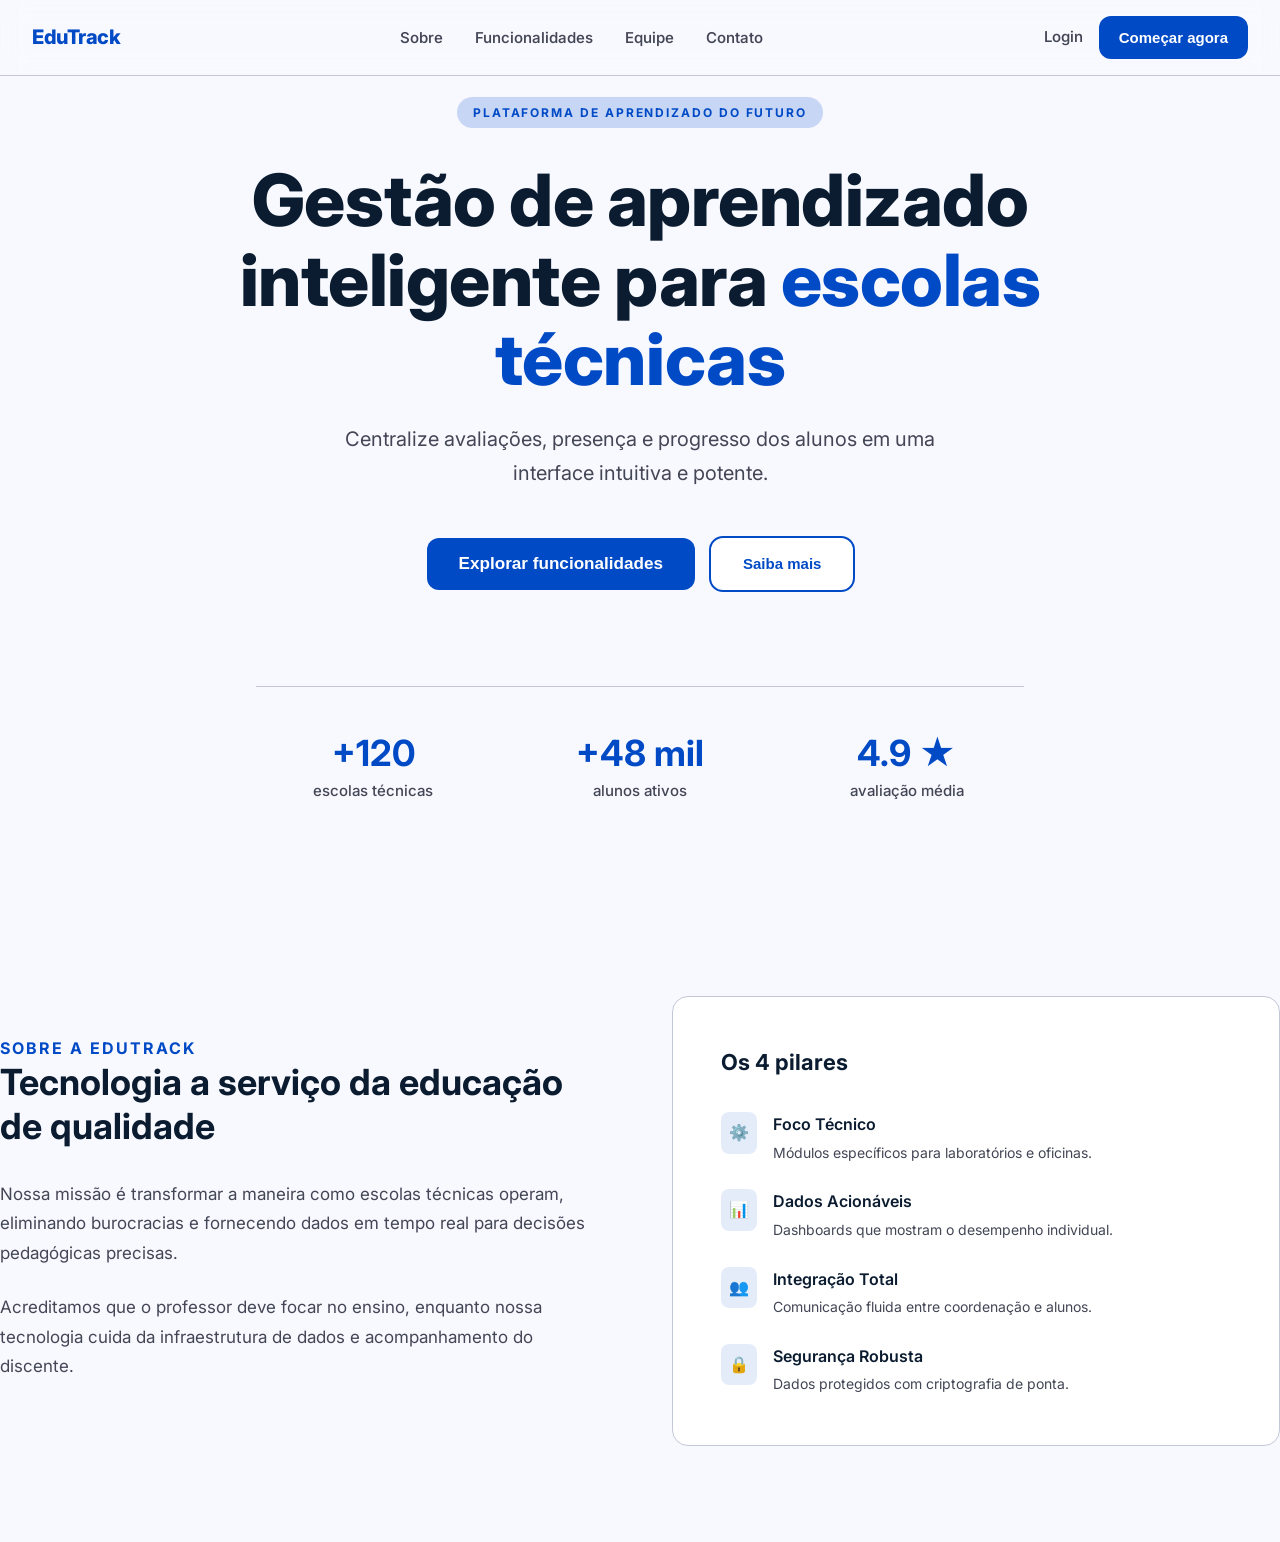
==== Aula04/landingpage/index.html @ 45c9c5ea "atualização aula 04" ====
<!DOCTYPE html>
<html lang="pt-br">

<head>
    <meta charset="UTF-8">
    <meta name="viewport" content="width=device-width, initial-scale=1.0">

    <link rel="preconnect" href="https://fonts.googleapis.com">
    <link rel="preconnect" href="https://fonts.gstatic.com" crossorigin>
    <link
        href="https://fonts.googleapis.com/css2?family=Inter:ital,opsz,wght@0,14..32,100..900;1,14..32,100..900&family=Roboto:ital,wght@0,100..900;1,100..900&display=swap"
        rel="stylesheet">

    <link rel="stylesheet" href="style.css">


    <title>Landing Page EduTrack</title>
</head>

<body>

    <header class="navbar">
        <nav class="navbar-inner">

            <a href="#" class="navbar-logo">EduTrack</a>

            <ul class="navbar-links">
                <li><a href="#sobre">Sobre</a></li>
                <li><a href="#funcionalidades">Funcionalidades</a></li>
                <li><a href="#equipe">Equipe</a></li>
                <li><a href="#contato">Contato</a></li>
            </ul>

            <div class="navbar-botoes">
                <a href="#login" class="navbar-login-link">Login</a>
                <button class="navbar-button">Começar agora</button>
            </div>



        </nav>
    </header>

    <main>

        <section class="hero">

            <span class="hero-label">Plataforma de aprendizado do futuro</span>
            <h1 class="hero-titulo">
                Gestão de aprendizado inteligente para <span>escolas técnicas</span>
            </h1>
            <p class="hero-subtitulo">
                Centralize avaliações, presença e progresso dos alunos em uma interface intuitiva e potente.
            </p>

            <div class="hero-botoes">
                <button class="btn-funcionalidades">Explorar funcionalidades</button>
                <button class="btn-saiba-mais">Saiba mais</button>
            </div>

            <div class="hero-estatisticas">
                <!-- Primeiro item -->
                <div class="hero-estatisticas-item">
                    <span class="dados-numeros">+120</span>
                    <span class="dados-descricao">escolas técnicas</span>
                </div>
                <!-- Segundo item -->
                <div class="hero-estatisticas-item">
                    <span class="dados-numeros">+48 mil</span>
                    <span class="dados-descricao">alunos ativos</span>
                </div>
                <!-- Terceiro item -->
                <div class="hero-estatisticas-item">
                    <span class="dados-numeros">4.9 ★</span>
                    <span class="dados-descricao">avaliação média</span>
                </div>

            </div>

        </section>

        <section class="sobre">
            <div class="container">

                <div class="sobre-texto">
                    <!-- Início Primeira coluna -> Coluna dos textos -->
                    <span>Sobre a edutrack</span>
                    <h2 class="sobre-titulo">
                        Tecnologia a serviço da educação de qualidade
                    </h2>
                    <p class="sobre-paragrafo">
                        Nossa missão é transformar a maneira como escolas técnicas operam, eliminando burocracias e
                        fornecendo dados em tempo real para decisões pedagógicas precisas.
                    </p>

                    <p class="sobre-paragrafo">
                        Acreditamos que o professor deve focar no ensino, enquanto nossa tecnologia cuida da
                        infraestrutura de dados e acompanhamento do discente.
                    </p>
                </div> <!-- Final primeira coluna -->

                <!-- Início Segunda coluna -> Coluna dos pilares -->
                <div class="sobre-pilares">

                    <h3 class="sobre-pilares-titulo">Os 4 pilares</h3>
                    <ul class="pilares-lista">
                        <li class="pilar">
                            <div class="pilar-icone">⚙️</div>
                            <div>
                                <strong class="pilar-titulo">Foco Técnico</strong>
                                <span class="pilar-descricao">Módulos específicos para laboratórios e oficinas.</span>
                            </div>

                        </li>
                        <li class="pilar">
                            <div class="pilar-icone">📊</div>
                            <div>
                                <strong class="pilar-titulo">Dados Acionáveis</strong>
                                <span class="pilar-descricao">Dashboards que mostram o desempenho individual.</span>
                            </div>

                        </li>
                        <li class="pilar">
                            <div class="pilar-icone">👥</div>
                            <div>
                                <strong class="pilar-titulo">Integração Total</strong>
                                <span class="pilar-descricao">Comunicação fluida entre coordenação e alunos.</span>
                            </div>

                        </li>
                        <li class="pilar">
                            <div class="pilar-icone">🔒</div>
                            <div>
                                <strong class="pilar-titulo">Segurança Robusta</strong>
                                <span class="pilar-descricao">Dados protegidos com criptografia de ponta.</span>
                            </div>

                        </li>
                    </ul>

                </div>

            </div>
        </section>



    </main>


</body>

</html>
---- Aula04/landingpage/style.css ----
/*css Reste */
/*CSS Reset */

* {
    margin: 0;
    padding: 0;
    box-sizing: border-box;
}

/* Declaração das variáveis CSS (Custom Properties) */

:root {
    /* Cores da Landing Page */ 

    --cor-primaria: #004AC6; 
    --cor-primaria-hover: #003EA8;
    --cor-fundo: #F8F9FF;
    --cor-branca: #FFFFFF;
    --cor-fundo-secundario: #EFF4FF;
    --cor-texto: #0B1C30;
    --cor-texto-suave: #434655;
    --cor-borda: #C3C6D7;

    /* Tipografia */
    --fonte-principal: 'Inter';

    /* Espaçamentos - Medida: rem -> Melhor acessibilidade: respeita configuração do usuário */

    --espaco-xs: 0.5rem;    /* 8px */
    --espaco-sm: 1rem;      /* 16px */
    --espaco-md: 1.5rem;    /* 24px */
    --espaco-lg: 2rem;      /* 32px */ 
    --espaco-xl: 3rem;      /* 48px */
    --espaco-xxl: 6rem;     /* 96px */
    
    /* Bordas arredondadas */ 

    --raio-sm: 0.5rem;
    --raio-md: 0.75rem;
    --raio-lg: 1rem;
   
}

body {
    font-family: var(--fonte-principal);
    background-color: var(--cor-fundo);
    color: var(--cor-texto);
    line-height: 1.6;

}

.navbar {
    /*Fixa o elemento na tela */
    position: fixed;
    top: 0;
    left: 0;
    width: 100%;
    z-index:99999; /* Posicionamento dos itens em camada: FRENTE - SOBREPOSTO */
    backdrop-filter: blur(12px); /* Efeito de vidro opaco */
    border-bottom: 1px solid var(--cor-borda);


}

.navbar-inner {
    display: flex;
    justify-content: space-between;
    align-items: center;
    max-width: 1280px;
    margin: 0 auto; /* Centraliza o elemento horizontalmente */
    padding: var(--espaco-sm) var(--espaco-lg);

}

.navbar-logo {
    font-size: 1.25rem;
    font-weight: 800;
    color: var(--cor-primaria);
    text-decoration: none;
    letter-spacing: -0.03rem;
}

.navbar-links {
    display: flex;
    list-style: none;
    gap: var(--espaco-lg);
}

.navbar-links a {
    text-decoration: none;
    color: var(--cor-texto-suave);
    font-size: 0.9375rem;
    font-weight: 550;
    
}
/* Comportamento quando o mouse passa por cima */
.navbar-links a:hover {
    color: var(--cor-primaria);
}

.navbar-botoes {
    display: flex;
    align-items: center;
    gap: var(--espaco-sm);
}

.navbar-button {
    background-color: var(--cor-primaria);
    border: none;
    color: var(--cor-branca);
    font-size: 0.9375rem;
    font-weight: 700;
    padding: 0.8rem 1.25rem;
    border-radius: var(--raio-md);
    cursor: pointer; /* Mãozinha aparecendo no botão */
    transition: all 0.15s ease;

}
/* Dentro do hover só adicionamos o que será alterado */
.navbar-button:hover {
    background-color: var(--cor-primaria-hover);
    transform: scale(1.05);
}

.navbar-login-link {
    text-decoration: none;
    color: var(--cor-texto-suave);
    font-weight: 550;
    font-size: 0.9375rem;

}

.navbar-login-link:hover {
    color: var(--cor-primaria-hover);
}

.hero {
    /* vh = viewport height. 100vh = altura total da janela */
    min-height: 100vh;
    display: flex;
    flex-direction: column;
    align-items: center;
    justify-content: center;
    padding: var(--espaco-lg) var(--espaco-xxl) ;

}

.hero-label {
    display: inline-block;
    /* background-color: #0049c638 ; */
    background-color: color-mix(in srgb, var(--cor-primaria) 20%, transparent);
    text-transform: uppercase;
    color: var(--cor-primaria);
    font-size: 0.75rem;
    font-weight: 700;
    letter-spacing: 0.12rem;
    padding: 0.375rem 1rem;
    border-radius: var(--raio-lg);
    margin-bottom: var(--espaco-lg);

}

.hero-titulo {
    /* clamp(mínimo, ideal, máximo) significa:
        - Nunca menor que "mínimo" - em telas pequenas
        - Tamanho ideal
        - Nunca maior que "máximo" - em telas grandes
    */
    font-size: clamp(2.5rem, 5.7rem, 4.5rem);
    font-weight: 800;
    line-height: 1.1;
    letter-spacing: -0.03rem;
    color: var(--cor-texto);
    max-width: 56rem;
    text-align: center;
    margin-bottom: var(--espaco-md);

}

.hero-titulo span {
    color: var(--cor-primaria);
}

.hero-subtitulo {
    font-size: clamp(1rem, 1.875rem, 1.25rem);
    color: var(--cor-texto-suave);
    max-width: 42rem;
    line-height: 1.7;
    margin-bottom: var(--espaco-xl);
    text-align: center;
}

.hero-botoes {
    display: flex;
    gap: var(--espaco-sm);
    margin-bottom: var(--espaco-xxl);
}

.btn-funcionalidades {
    background-color: var(--cor-primaria);
    border: none;
    color: var(--cor-branca);
    font-size: 1.07rem;
    font-weight: 700;
    padding: 1rem 2rem;
    border-radius: var(--raio-md);
    cursor: pointer; /* Mãozinha aparecendo no botão */
    transition: all 0.15s ease;

}

.btn-funcionalidades:hover  {
    background-color: var(--cor-primaria-hover);
    transform: scale(1.05);
}

.btn-saiba-mais {
    background-color: var(--cor-branca);
    border: none;
    outline: 2px solid var(--cor-primaria) ;
    color: var(--cor-primaria);
    font-size: 0.9375rem;
    font-weight: 700;
    padding: 1rem 2rem;
    border-radius: var(--raio-md);
    cursor: pointer; /* Mãozinha aparecendo no botão */
    transition: all 0.15s ease;

}

.btn-saiba-mais:hover  {
    transform: scale(1.05);
}

.hero-estatisticas {
    display: grid;
    grid-template-columns: repeat(3, 1fr);
    gap: var(--espaco-lg);
    width: 100%;
    max-width: 48rem;
    padding-top: var(--espaco-xl);
    border-top: 1px solid var(--cor-borda);

}

.hero-estatisticas-item {
    display: flex;
    flex-direction: column;
    align-items: center;
    gap: var(--espaco-xs);
}

.dados-numeros {
    font-size: 2.25rem;
    color: var(--cor-primaria);
    font-weight: 700;
    line-height: 1;
}

.dados-descricao {
    font-size: 0.9375rem;
    color: var(--cor-texto-suave);
    font-weight: 500;
}


.sobre {
    padding: var(--espaco-xxl) 0;
}

.sobre .container {
    display: grid;
    grid-template-columns: 1fr 1fr;
    /* 1fr 1fr -> Duas colunas de tamanhos iguais */
    gap: 4rem;
    align-items: center;
    max-width: 1280px;
    margin: 0 auto;   
}

.sobre-texto span {
    text-transform: uppercase;
    color: var(--cor-primaria);
    font-weight: 700;
    letter-spacing: 2px;
    margin-bottom: var(--espaco-sm);
}

.sobre-titulo {
    font-size: 2.25rem;
    font-weight: clamp(1.75rem, 3rem, 3.5rem);
    font-weight: 700;
    line-height: 1.2;   
    color: var(--cor-texto);
    margin-bottom: var(--espaco-lg);

}
.sobre-paragrafo {
    font-size: 1.0625rem;
    color: var(--cor-texto-suave);
    line-height: 1.75;
    margin-bottom: var(--espaco-md);
}

.sobre-pilares {
    background-color: var(--cor-branca);
    border: 1px solid var(--cor-borda);
    border-radius: var(--raio-lg);
    padding: var(--espaco-xl);
}

.sobre-pilares-titulo{
    font-size: 1.375rem;
    font-weight: 700;
    margin-bottom: var(--cor-texto);
    margin-bottom: var(--espaco-lg);
}

.pilares-lista {
    list-style: none;
    display: flex;
    flex-direction: column;
    gap: var(--espaco-md);
}
.pilar{
    display: flex;
    align-items: start;
    gap: var(--espaco-sm);

}

.pilar-icone {
    background-color: color-mix(in srgb, var(--cor-primaria) 10%, transparent);
    padding: var(--espaco-xs);
    border-radius: var(--raio-sm);
}

.pilar-titulo {
    display: block;
    font-weight: 600;
    color: var(--cor-texto);
    margin-bottom: 2px;
}

.pilar-descricao {
    font-size: 0.875rem;
    color: var(--cor-texto-suave);
    line-height: 1.5;
}
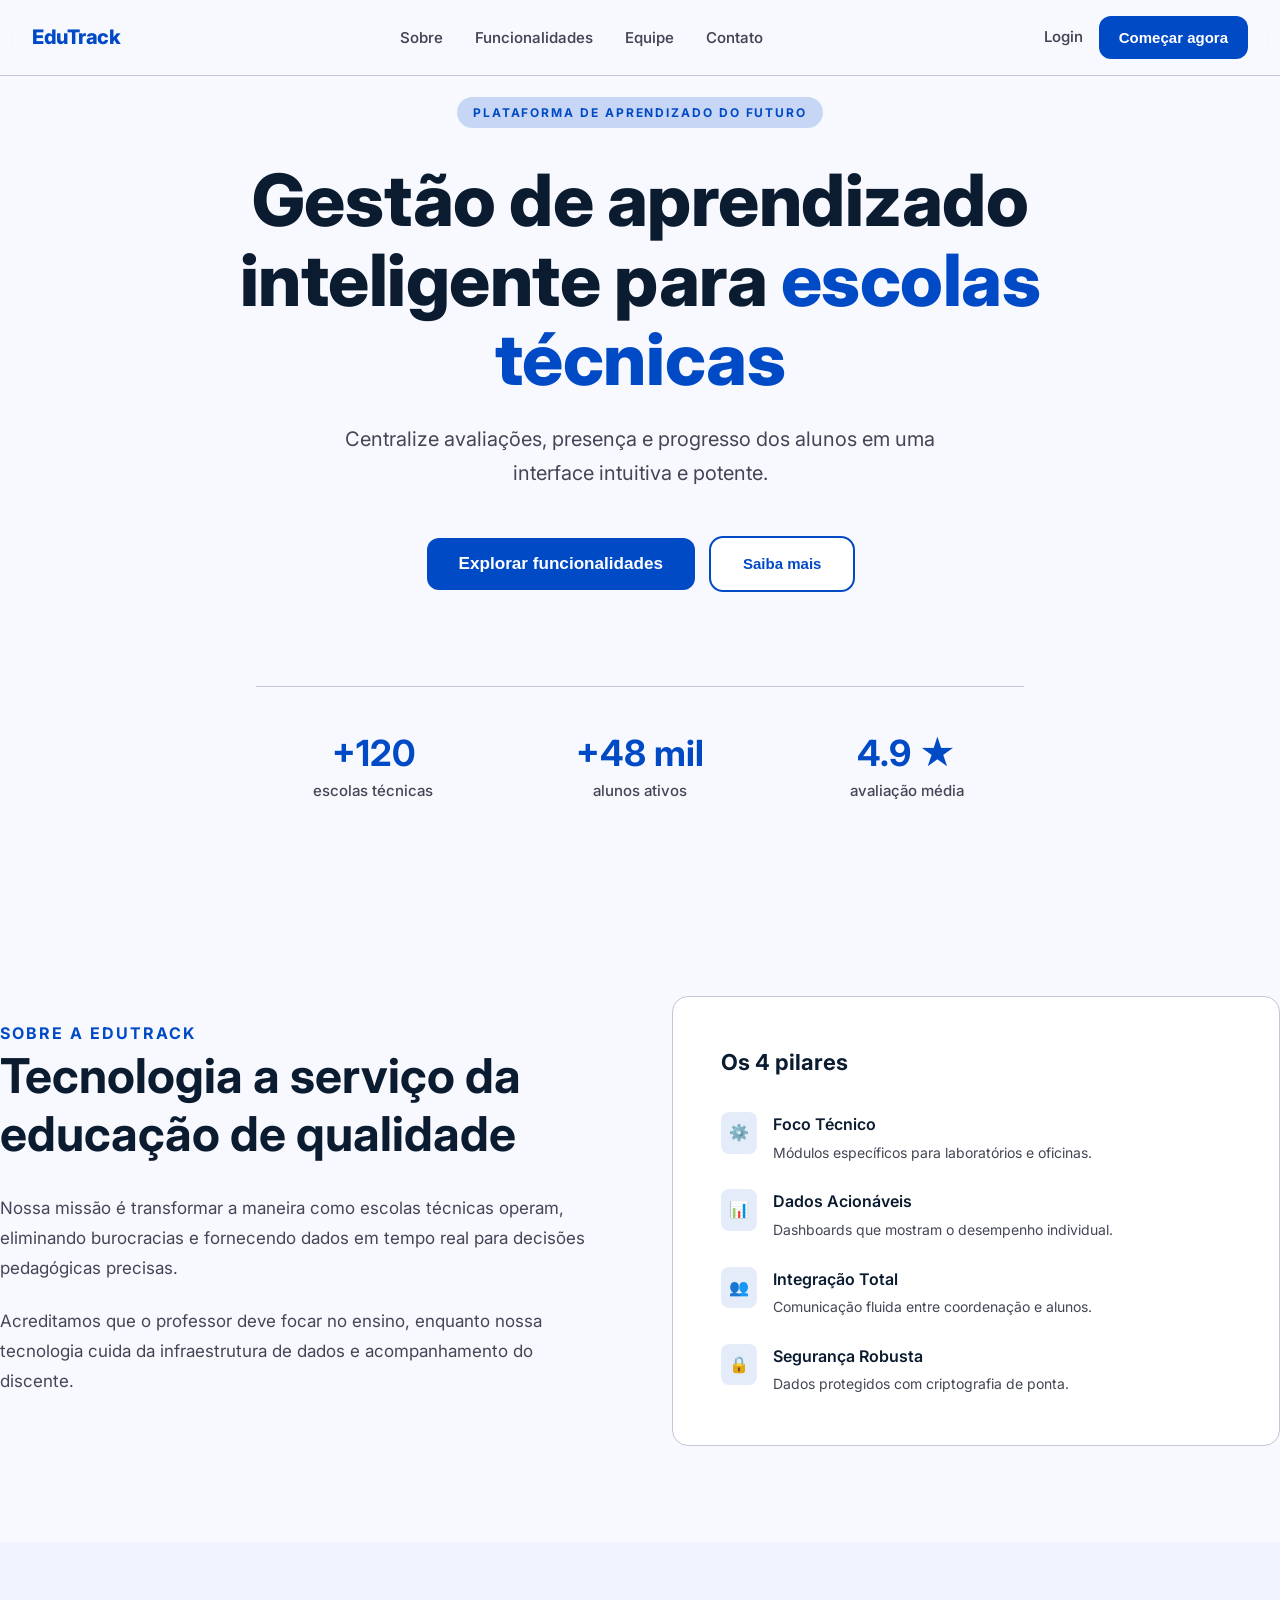
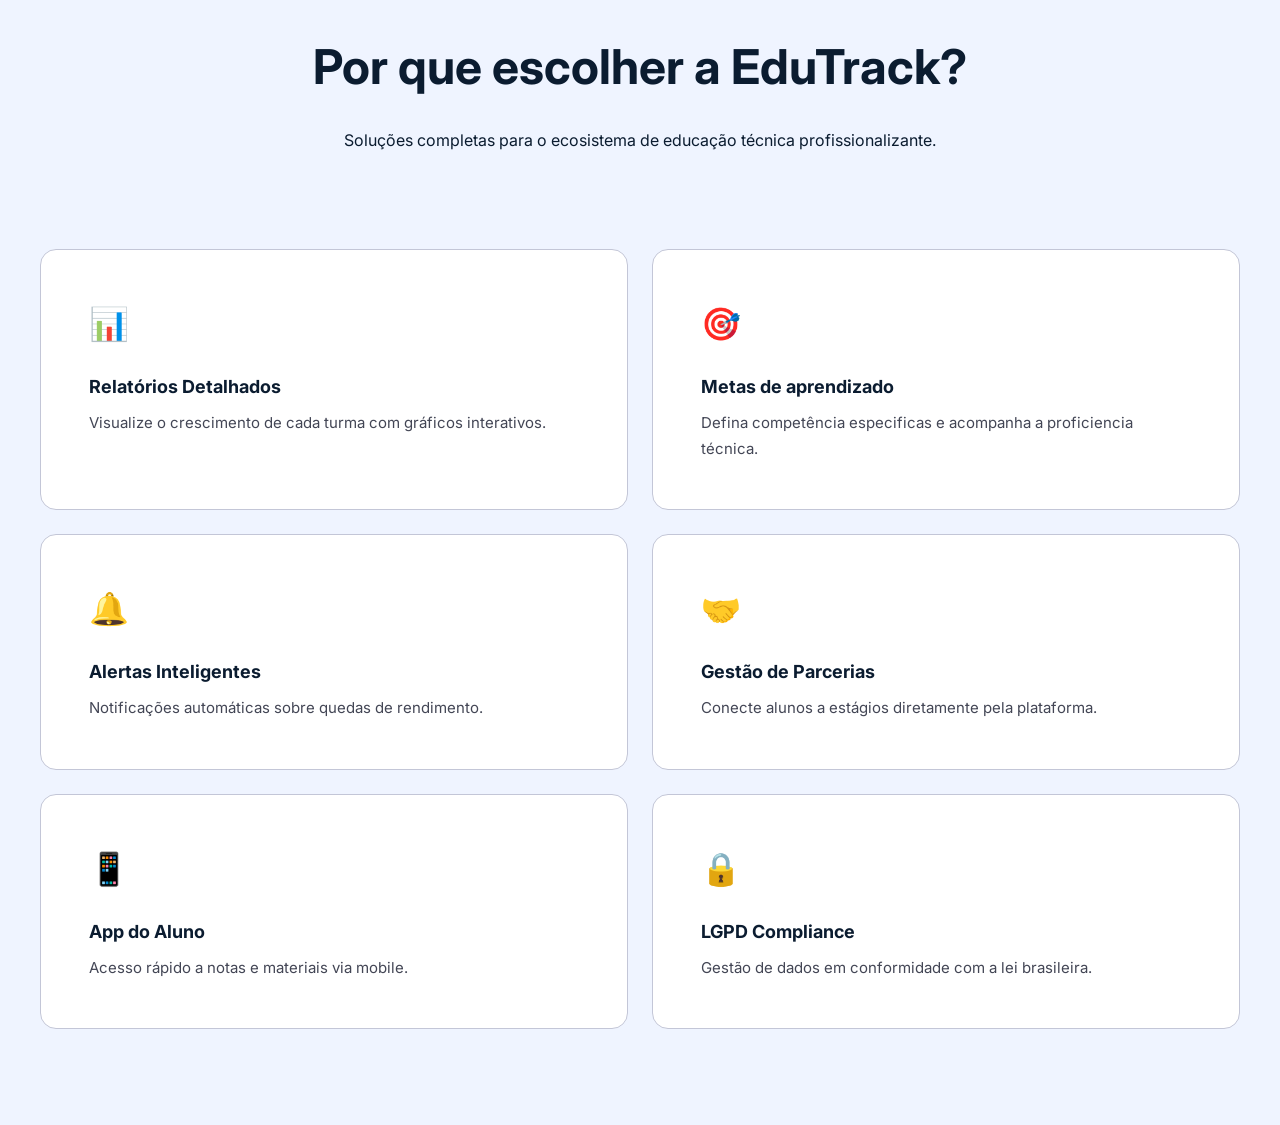
==== commit f95ae59c: "Finalizada a section soluções" ====
--- a/Aula04/landingpage/index.html
+++ b/Aula04/landingpage/index.html
@@ -143,7 +143,73 @@
             </div>
         </section>
 
-
+<section class="solucoes">
+ 
+            <div class="container">
+ 
+                <header class="solucoes-header">
+                    <h2>Por que escolher a EduTrack?</h2>
+                    <p>Soluções completas para o ecosistema de educação técnica profissionalizante.</p>
+                </header>
+ 
+                <div class="cards-grid">
+                   
+                    <div class="card">
+ 
+                        <div class="card-icone">📊</div>
+                        <div class="card-titulo">Relatórios Detalhados</div>
+                        <p class="card-descricao">Visualize o crescimento de cada turma com gráficos interativos.</p>
+ 
+                    </div>
+ 
+                    <div class="card">
+ 
+                        <div class="card-icone">🎯</div>
+                        <div class="card-titulo">Metas de aprendizado</div>
+                        <p class="card-descricao">Defina competência especificas e acompanha a proficiencia técnica.</p>
+ 
+                    </div>
+ 
+                    <div class="card">
+ 
+                        <div class="card-icone">🔔</div>
+                        <div class="card-titulo">Alertas Inteligentes</div>
+                        <p class="card-descricao">Notificações automáticas sobre quedas de rendimento.</p>
+ 
+                    </div>
+ 
+                    <div class="card">
+ 
+                        <div class="card-icone">🤝</div>
+                        <div class="card-titulo">Gestão de Parcerias</div>
+                        <p class="card-descricao">Conecte alunos a estágios diretamente pela plataforma.</p>
+ 
+                    </div>
+ 
+                    <div class="card">
+ 
+                        <div class="card-icone">📱</div>
+                        <div class="card-titulo">App do Aluno</div>
+                        <p class="card-descricao">Acesso rápido a notas e materiais via mobile.</p>
+ 
+                    </div>
+ 
+                    <div class="card">
+ 
+                        <div class="card-icone">🔒</div>
+                        <div class="card-titulo">LGPD Compliance</div>
+                        <p class="card-descricao">Gestão de dados em conformidade com a lei brasileira.</p>
+ 
+                    </div>
+ 
+                   
+ 
+                </div>
+           
+            </div>
+
+
+</section>
 
     </main>
 
--- a/Aula04/landingpage/style.css
+++ b/Aula04/landingpage/style.css
@@ -46,6 +46,14 @@
     background-color: var(--cor-fundo);
     color: var(--cor-texto);
     line-height: 1.6;
+
+}
+h2 {
+    font-size: clamp(1.75rem, 3rem, 3.5rem);
+    font-weight: 700; 
+    line-height: 1.2;   
+    color: var(--cor-texto);
+    margin-bottom: var(--espaco-lg);
 
 }
 
@@ -286,15 +294,7 @@
     margin-bottom: var(--espaco-sm);
 }
 
-.sobre-titulo {
-    font-size: 2.25rem;
-    font-weight: clamp(1.75rem, 3rem, 3.5rem);
-    font-weight: 700;
-    line-height: 1.2;   
-    color: var(--cor-texto);
-    margin-bottom: var(--espaco-lg);
-
-}
+
 .sobre-paragrafo {
     font-size: 1.0625rem;
     color: var(--cor-texto-suave);
@@ -348,8 +348,72 @@
     line-height: 1.5;
 }
 
-
+/* SOLUÇÕES ====================================================== */
+ 
+.solucoes {
+    background-color: var(--cor-fundo-secundario);
+    padding: var(--espaco-xxl) 0;
+}
+ 
+.solucoes .container {
+    max-width: 1200px;
+    margin: 0 auto;
+}
+ 
+.solucoes-header {
+    text-align: center;
+    margin-bottom: var(--espaco-xxl);
+}
+ 
+.solucoes-descricao {
+    text-align: center;
+    font-size: 1.0625rem;
+    color: var(--cor-texto-suave);
+    line-height: 1.75;
+    margin: 0 auto;
+    max-width: 38rem;
+}
+
+.cards-grid {
+    display: grid;
+    /* auto-fill o grid cria quantas colunas couberem */
+    /* minmax(400px, 1fr) -> Cada coluna tem no mínimo 400px e no máximo 1fr (fração do espaço disponível) */
+    grid-template-columns: repeat(auto-fill, minmax(400px, 1fr));
+    gap: var(--espaco-md);
+}
+
+.card {
+    background-color: var(--cor-branca);
+    border: 1px solid var(--cor-borda);
+    border-radius: var(--raio-lg);
+    padding: var(--espaco-xl);
+    transition: transform 0.2s ease;
+}
+.card:hover {
+    transform: translateY(-6px);
+    box-shadow: 0 12px 40px #00000020
     
+}
+.card-icone {
+    font-size: 2rem;
+    font-weight: 700; 
+    margin-bottom: var(--espaco-md);
+   
+}
+.card-titulo {
+    font-size: 1.125rem;
+    font-weight: 700;
+    color: var(--cor-texto);
+    margin-bottom: var(--espaco-xs);
+}
+.card-descricao {
+    font-size: 0.9375rem;
+    color: var(--cor-texto-suave);
+    line-height: 1.7;
+}
+
+
+    
 
 
  
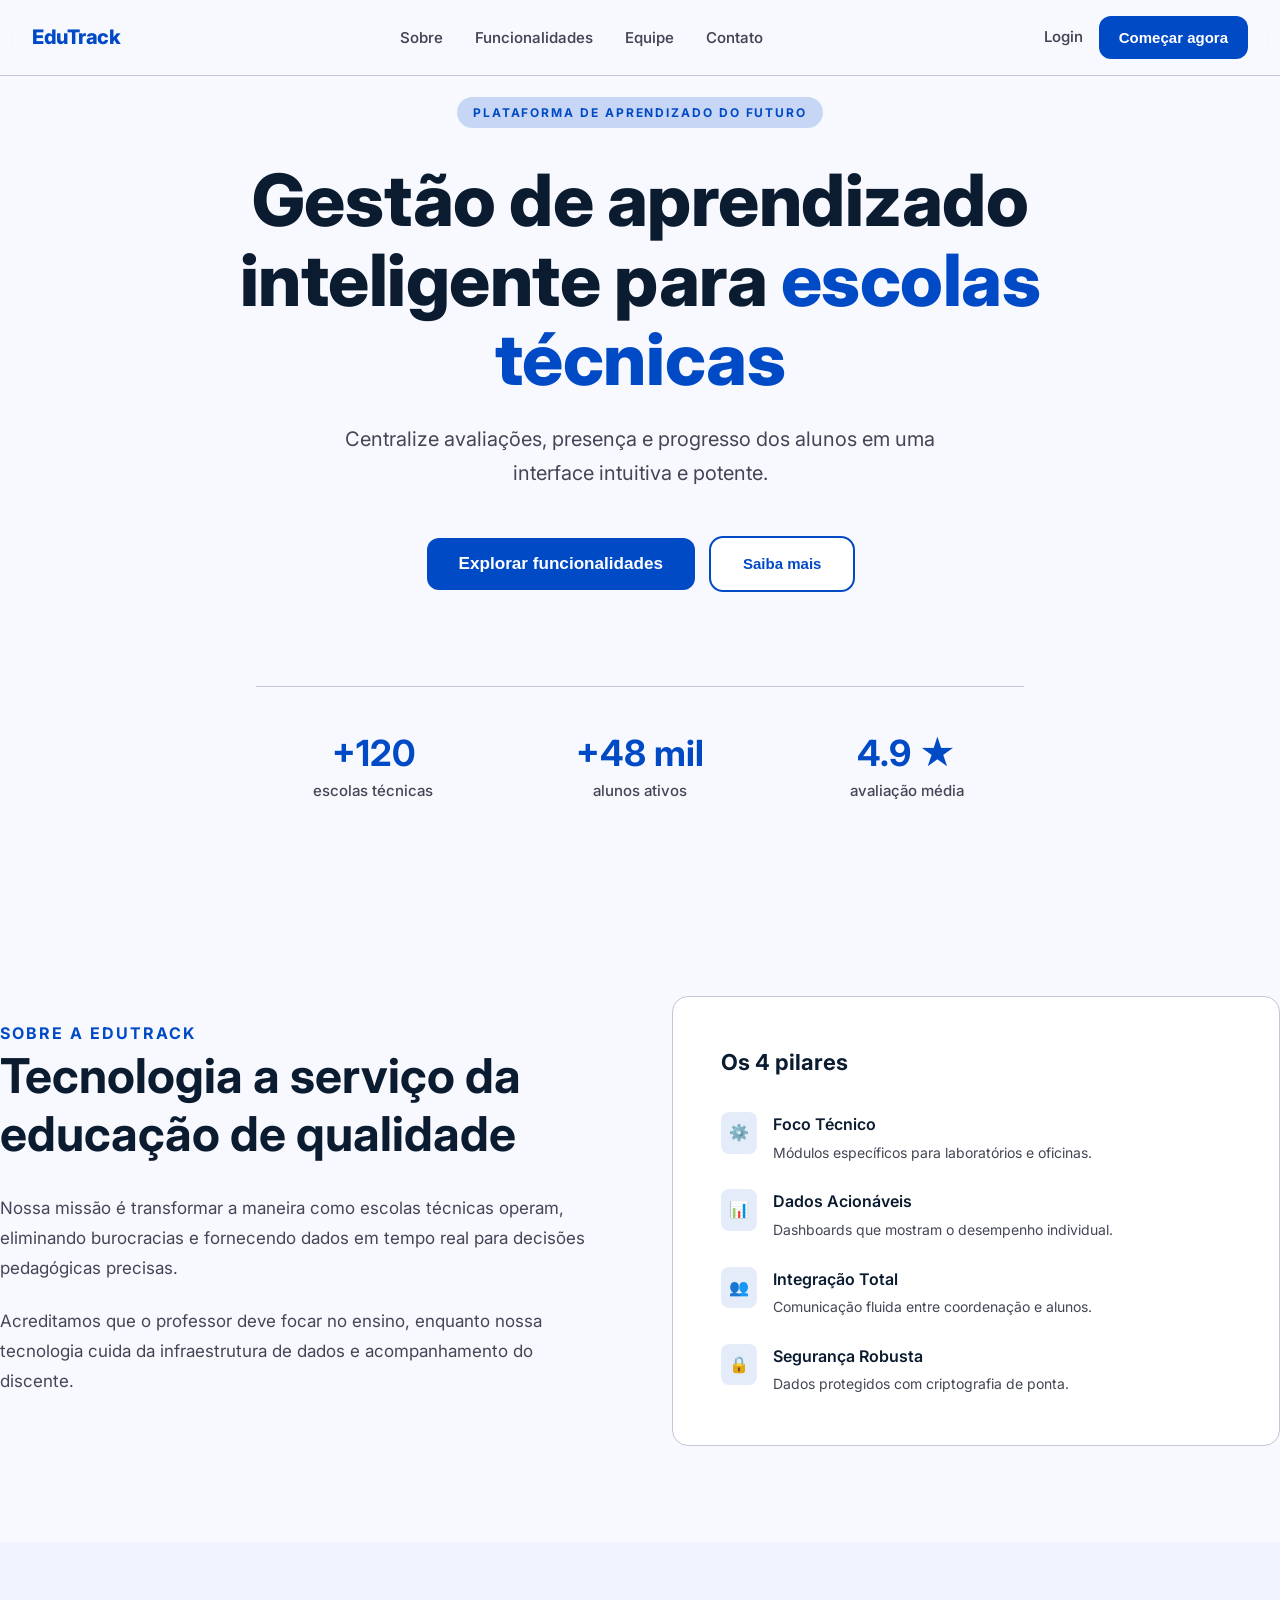
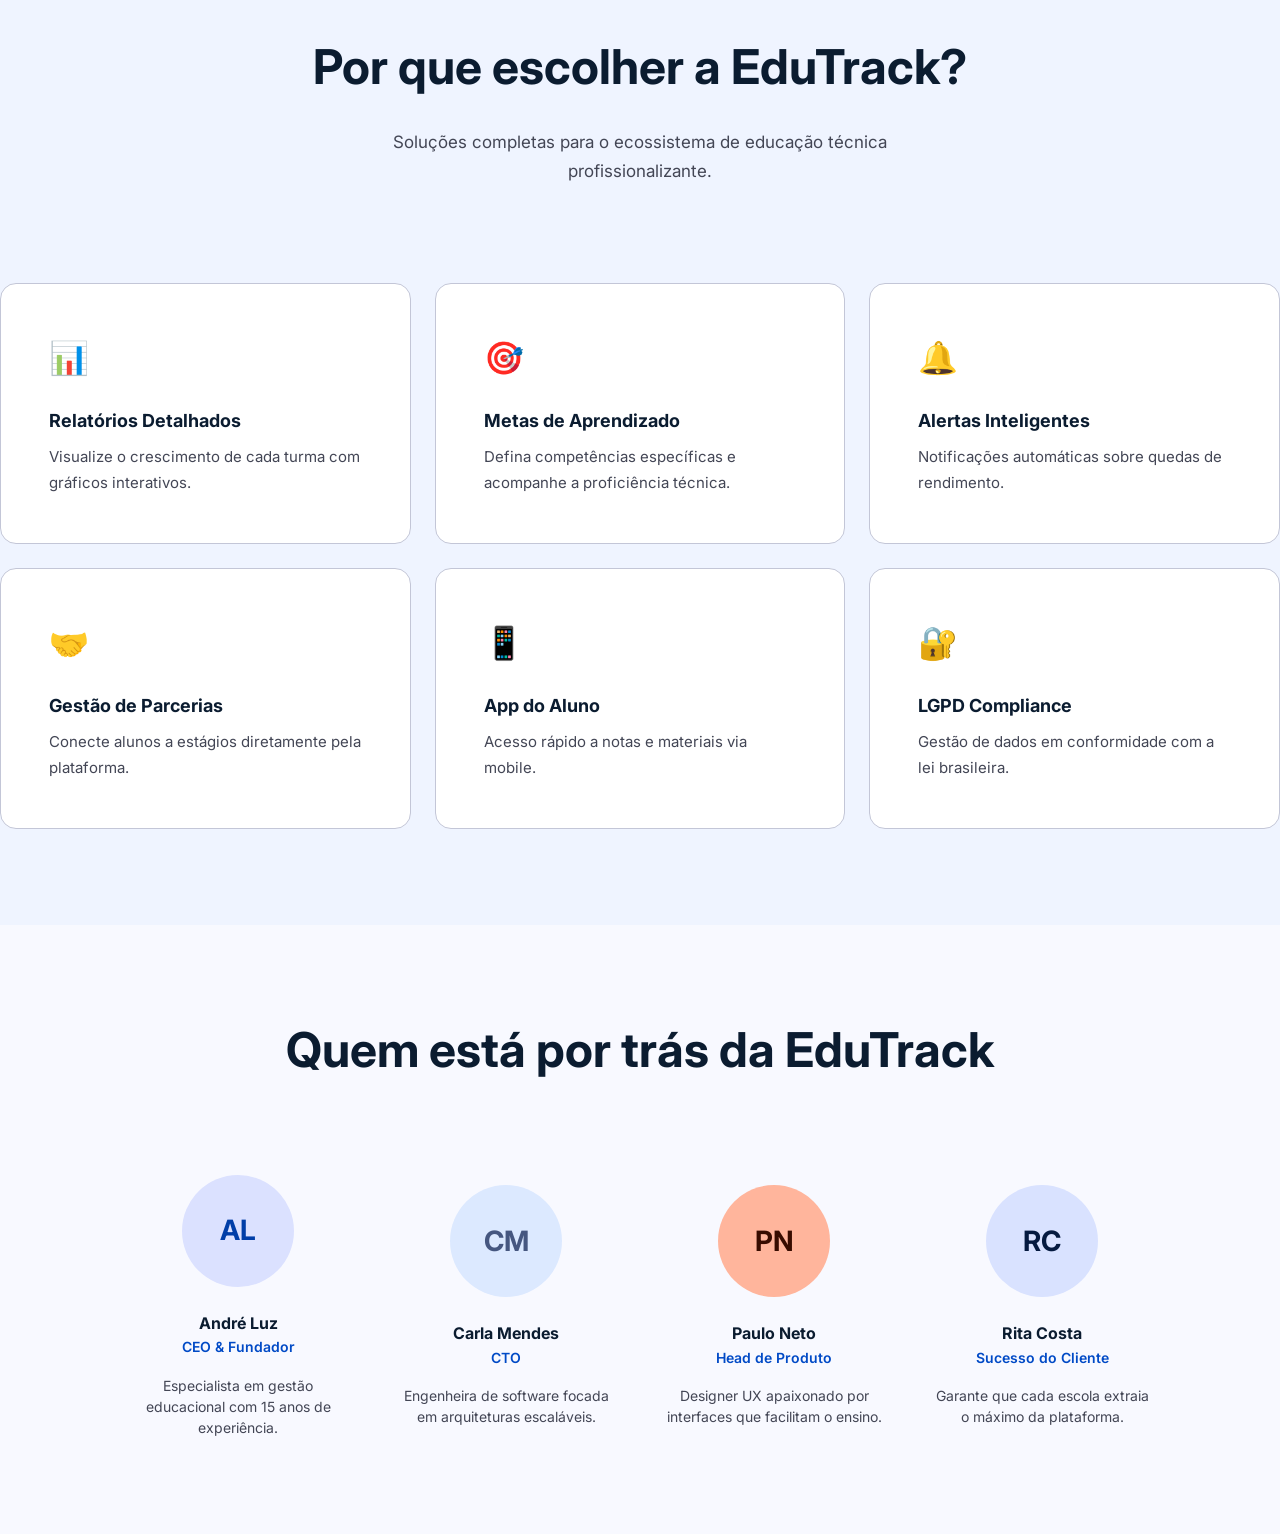
==== commit eaf80823: "revisao do atividade" ====
--- a/Aula04/landingpage/index.html
+++ b/Aula04/landingpage/index.html
@@ -85,7 +85,7 @@
                 <div class="sobre-texto">
                     <!-- Início Primeira coluna -> Coluna dos textos -->
                     <span>Sobre a edutrack</span>
-                    <h2 class="sobre-titulo">
+                    <h2>
                         Tecnologia a serviço da educação de qualidade
                     </h2>
                     <p class="sobre-paragrafo">
@@ -143,77 +143,111 @@
             </div>
         </section>
 
-<section class="solucoes">
- 
+        <section class="solucoes">
+
             <div class="container">
- 
+
                 <header class="solucoes-header">
                     <h2>Por que escolher a EduTrack?</h2>
-                    <p>Soluções completas para o ecosistema de educação técnica profissionalizante.</p>
+                    <p class="solucoes-descricao">Soluções completas para o ecossistema de educação técnica
+                        profissionalizante.</p>
                 </header>
- 
+
                 <div class="cards-grid">
-                   
-                    <div class="card">
- 
+
+                    <div class="card">
                         <div class="card-icone">📊</div>
                         <div class="card-titulo">Relatórios Detalhados</div>
                         <p class="card-descricao">Visualize o crescimento de cada turma com gráficos interativos.</p>
- 
-                    </div>
- 
-                    <div class="card">
- 
+                    </div>
+
+                    <div class="card">
                         <div class="card-icone">🎯</div>
-                        <div class="card-titulo">Metas de aprendizado</div>
-                        <p class="card-descricao">Defina competência especificas e acompanha a proficiencia técnica.</p>
- 
-                    </div>
- 
-                    <div class="card">
- 
+                        <div class="card-titulo">Metas de Aprendizado</div>
+                        <p class="card-descricao">Defina competências específicas e acompanhe a proficiência técnica.
+                        </p>
+                    </div>
+
+                    <div class="card">
                         <div class="card-icone">🔔</div>
                         <div class="card-titulo">Alertas Inteligentes</div>
                         <p class="card-descricao">Notificações automáticas sobre quedas de rendimento.</p>
- 
-                    </div>
- 
-                    <div class="card">
- 
+                    </div>
+
+                    <div class="card">
                         <div class="card-icone">🤝</div>
                         <div class="card-titulo">Gestão de Parcerias</div>
                         <p class="card-descricao">Conecte alunos a estágios diretamente pela plataforma.</p>
- 
-                    </div>
- 
-                    <div class="card">
- 
+                    </div>
+
+                    <div class="card">
                         <div class="card-icone">📱</div>
                         <div class="card-titulo">App do Aluno</div>
                         <p class="card-descricao">Acesso rápido a notas e materiais via mobile.</p>
- 
-                    </div>
- 
-                    <div class="card">
- 
-                        <div class="card-icone">🔒</div>
+                    </div>
+
+                    <div class="card">
+                        <div class="card-icone">🔐</div>
                         <div class="card-titulo">LGPD Compliance</div>
                         <p class="card-descricao">Gestão de dados em conformidade com a lei brasileira.</p>
- 
-                    </div>
- 
-                   
- 
-                </div>
-           
-            </div>
-
-
-</section>
+                    </div>
+
+                </div>
+
+
+            </div>
+
+        </section>
+
+        <!-- Seção da Equipe -->
+        <section class="equipe">
+            <div class="container-equipe">                             
+                <h2>Quem está por trás da EduTrack</h2>
+                    <div class="dados-equipe">
+ 
+ 
+                    <div class="membro-equipe">
+ 
+                        <div class="avatar" style="background-color: #dbe1ff; color: #003ea8;">AL</div>
+                        <h4>André Luz</h4>
+                        <span class="membro-cargo">CEO & Fundador</span>
+                        <p class="membro-descricao">Especialista em gestão educacional com 15 anos de experiência.</p>
+                   
+                    </div>
+ 
+                    <div class="membro-equipe">
+ 
+                        <div class="avatar" style="background-color: #dce9ff;color: #465780;">CM</div>
+                        <h4>Carla Mendes</h4>
+                        <span class="membro-cargo">CTO</span>
+                        <p class="membro-descricao">Engenheira de software focada em arquiteturas escaláveis.</p>
+                   
+                    </div>
+ 
+                    <div class="membro-equipe">
+ 
+                        <div class="avatar" style="background-color: #FFB59C;color:#380C00;">PN</div>
+                        <h4>Paulo Neto</h4>
+                        <span class="membro-cargo">Head de Produto</span>
+                        <p class="membro-descricao">Designer UX apaixonado por interfaces que facilitam o ensino.</p>
+                   
+                    </div>
+ 
+                    <div class="membro-equipe">
+ 
+                        <div class="avatar" style="background-color: #D9E2FF; color: #051A40;">RC</div>
+                        <h4>Rita Costa</h4>
+                        <span class="membro-cargo">Sucesso do Cliente</span>
+                        <p class="membro-descricao">Garante que cada escola extraia o máximo da plataforma.</p>
+                   
+                    </div>
+                           
+        </section>
+               
+        </div>
 
     </main>
 
-
 </body>
 
 </html>
--- a/Aula04/landingpage/style.css
+++ b/Aula04/landingpage/style.css
@@ -1,4 +1,6 @@
 /*css Reste */
+/*CSS Reset */
+
 /*CSS Reset */
 
 * {
@@ -48,13 +50,13 @@
     line-height: 1.6;
 
 }
+
 h2 {
-    font-size: clamp(1.75rem, 3rem, 3.5rem);
-    font-weight: 700; 
-    line-height: 1.2;   
+    font-size: clamp(1.75rem, 3rem, 3rem);
+    font-weight: 700;
+    line-height: 1.2;
     color: var(--cor-texto);
     margin-bottom: var(--espaco-lg);
-
 }
 
 .navbar {
@@ -283,7 +285,9 @@
     gap: 4rem;
     align-items: center;
     max-width: 1280px;
-    margin: 0 auto;   
+    margin: 0 auto;
+ 
+    
 }
 
 .sobre-texto span {
@@ -293,7 +297,6 @@
     letter-spacing: 2px;
     margin-bottom: var(--espaco-sm);
 }
-
 
 .sobre-paragrafo {
     font-size: 1.0625rem;
@@ -309,11 +312,12 @@
     padding: var(--espaco-xl);
 }
 
-.sobre-pilares-titulo{
+.sobre-pilares-titulo {
     font-size: 1.375rem;
     font-weight: 700;
-    margin-bottom: var(--cor-texto);
+    color: var(--cor-texto);
     margin-bottom: var(--espaco-lg);
+
 }
 
 .pilares-lista {
@@ -322,7 +326,8 @@
     flex-direction: column;
     gap: var(--espaco-md);
 }
-.pilar{
+
+.pilar {
     display: flex;
     align-items: start;
     gap: var(--espaco-sm);
@@ -333,6 +338,7 @@
     background-color: color-mix(in srgb, var(--cor-primaria) 10%, transparent);
     padding: var(--espaco-xs);
     border-radius: var(--raio-sm);
+    /*Comentário*/
 }
 
 .pilar-titulo {
@@ -348,23 +354,24 @@
     line-height: 1.5;
 }
 
-/* SOLUÇÕES ====================================================== */
- 
+/* SOLUÇÕES ===================================== */
+
 .solucoes {
     background-color: var(--cor-fundo-secundario);
     padding: var(--espaco-xxl) 0;
 }
- 
+
 .solucoes .container {
-    max-width: 1200px;
+    max-width: 1280px;
     margin: 0 auto;
 }
- 
+
 .solucoes-header {
     text-align: center;
     margin-bottom: var(--espaco-xxl);
-}
- 
+
+}
+
 .solucoes-descricao {
     text-align: center;
     font-size: 1.0625rem;
@@ -376,8 +383,8 @@
 
 .cards-grid {
     display: grid;
-    /* auto-fill o grid cria quantas colunas couberem */
-    /* minmax(400px, 1fr) -> Cada coluna tem no mínimo 400px e no máximo 1fr (fração do espaço disponível) */
+    /*auto-fill: o grid cria quantas colunas couberem */
+    /*minmax(300px, 1fr): cada coluna tem no mínimo 400px e no máximo 1fr(distribui no espaço restante) */
     grid-template-columns: repeat(auto-fill, minmax(400px, 1fr));
     gap: var(--espaco-md);
 }
@@ -388,33 +395,102 @@
     border-radius: var(--raio-lg);
     padding: var(--espaco-xl);
     transition: transform 0.2s ease;
-}
+
+}
+
 .card:hover {
     transform: translateY(-6px);
-    box-shadow: 0 12px 40px #00000020
-    
-}
+    box-shadow: 0 12px 40px #00000020;
+}
+
 .card-icone {
     font-size: 2rem;
-    font-weight: 700; 
+    font-weight: 700;
     margin-bottom: var(--espaco-md);
-   
-}
+}
+
 .card-titulo {
     font-size: 1.125rem;
     font-weight: 700;
     color: var(--cor-texto);
     margin-bottom: var(--espaco-xs);
 }
+
 .card-descricao {
     font-size: 0.9375rem;
     color: var(--cor-texto-suave);
     line-height: 1.7;
 }
 
-
+/* EQUIPE ===================================== */
+.equipe {
+    padding: var(--espaco-xxl) 0;
+}
+ 
+.container-equipe {
+    max-width: 1280px;
+    width: 100%;
+    margin: 0 auto;
+    text-align: center;
+
+}
+ 
+.dados-equipe {
+    display: flex;
+    flex-wrap: wrap;
+    justify-content: center;
+    gap: var(--espaco-xl);
+    margin-top: var(--espaco-xxl);
+}
+ 
+.membro-equipe {
+    width: 100%;
+    max-width: 220px;
+    display: flex;
+    flex-direction: column;
+    align-items: center;
+    justify-content: center;
+}
+ 
+.avatar {
+    width: 112px;
+    height: 112px;
+    display: flex;
+    justify-content: center;
+    align-items: center;
+    font-size: 1.75rem;
+    font-weight: 700;
+    border-radius: 50%;
+    margin-bottom: var(--espaco-md);
     
-
-
- 
-
+}
+.avatar:hover {
+    transform: scale(1.2);
+    transition: ease 0.3s;
+}
+
+.membro-cargo {
+    font-size: 0.875rem;
+    color: var(--cor-primaria);
+    font-weight: 600;
+    margin-bottom: var(--espaco-sm);
+}
+
+.membro-descricao {
+    font-size: 0.875rem;
+    color: var(--cor-texto-suave);
+    line-height: 1.5;
+    text-align: center;
+}
+ 
+
+
+
+
+
+
+    
+
+
+ 
+
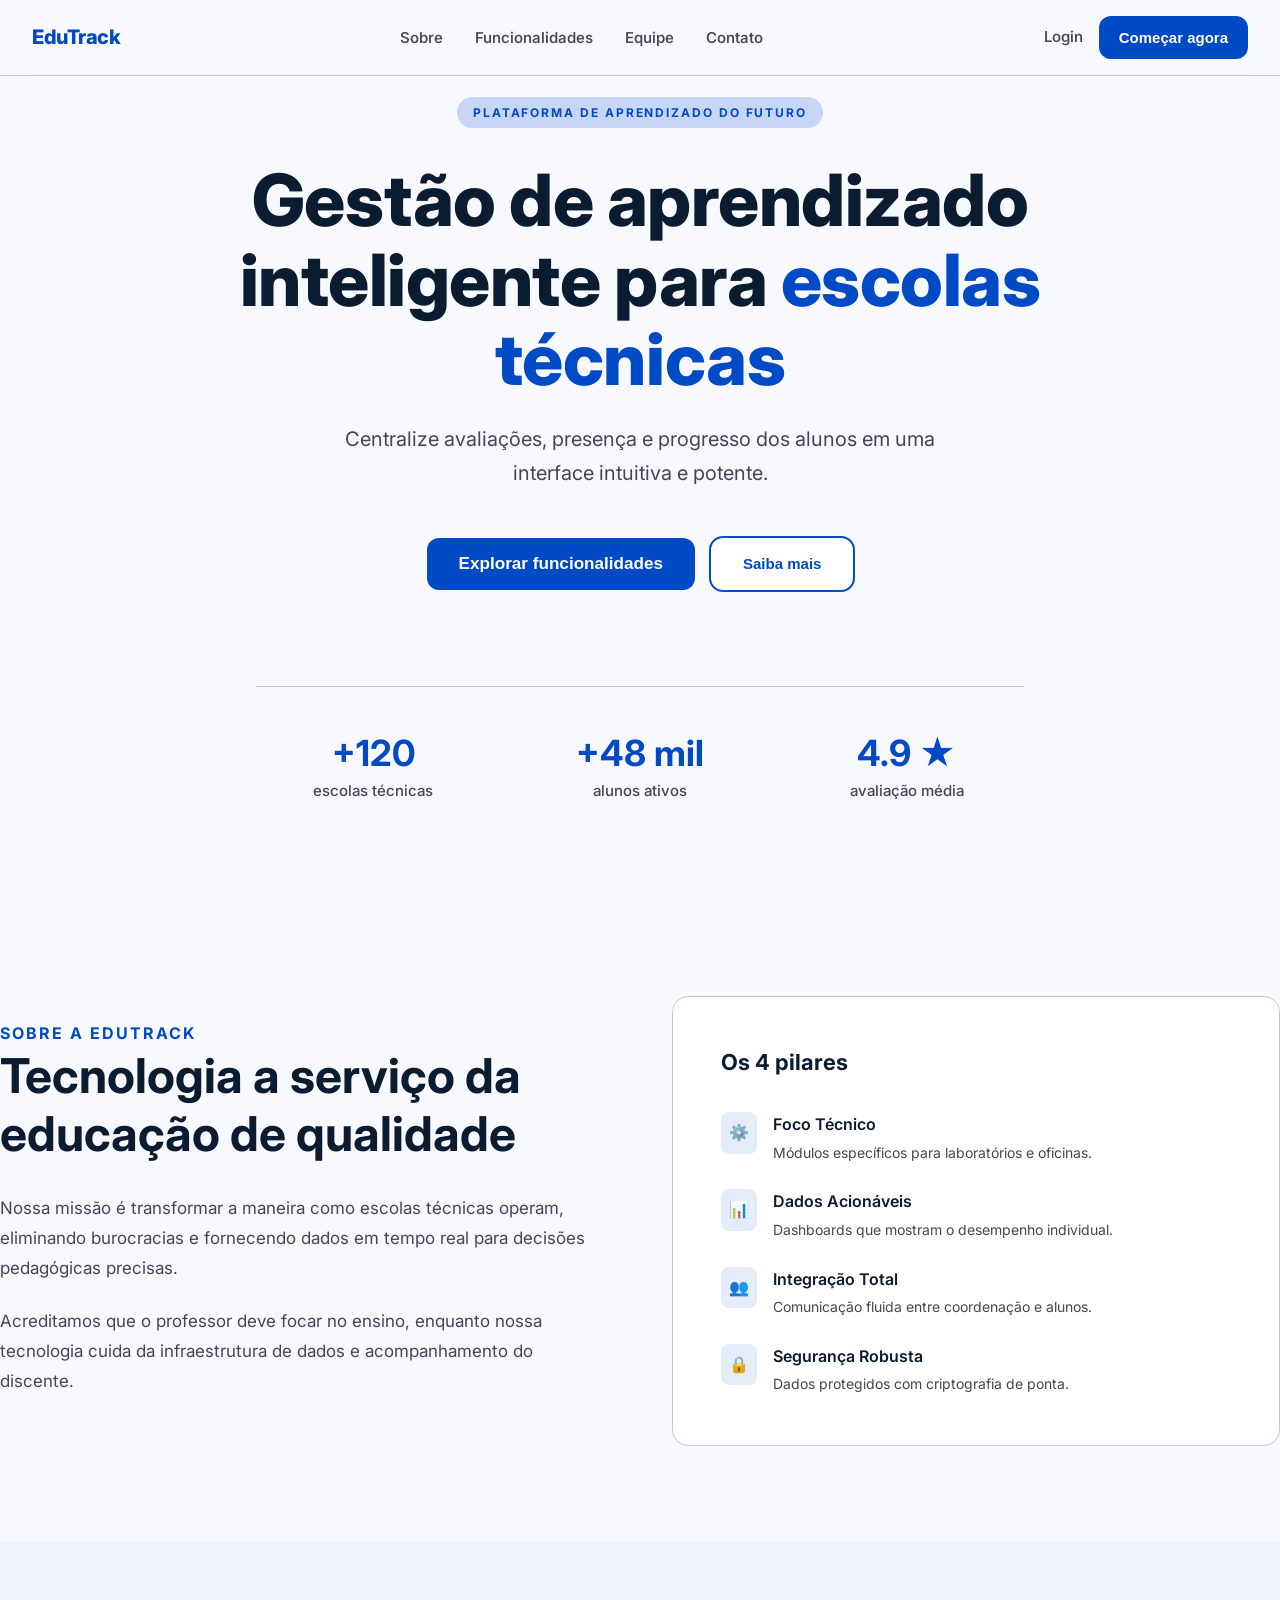
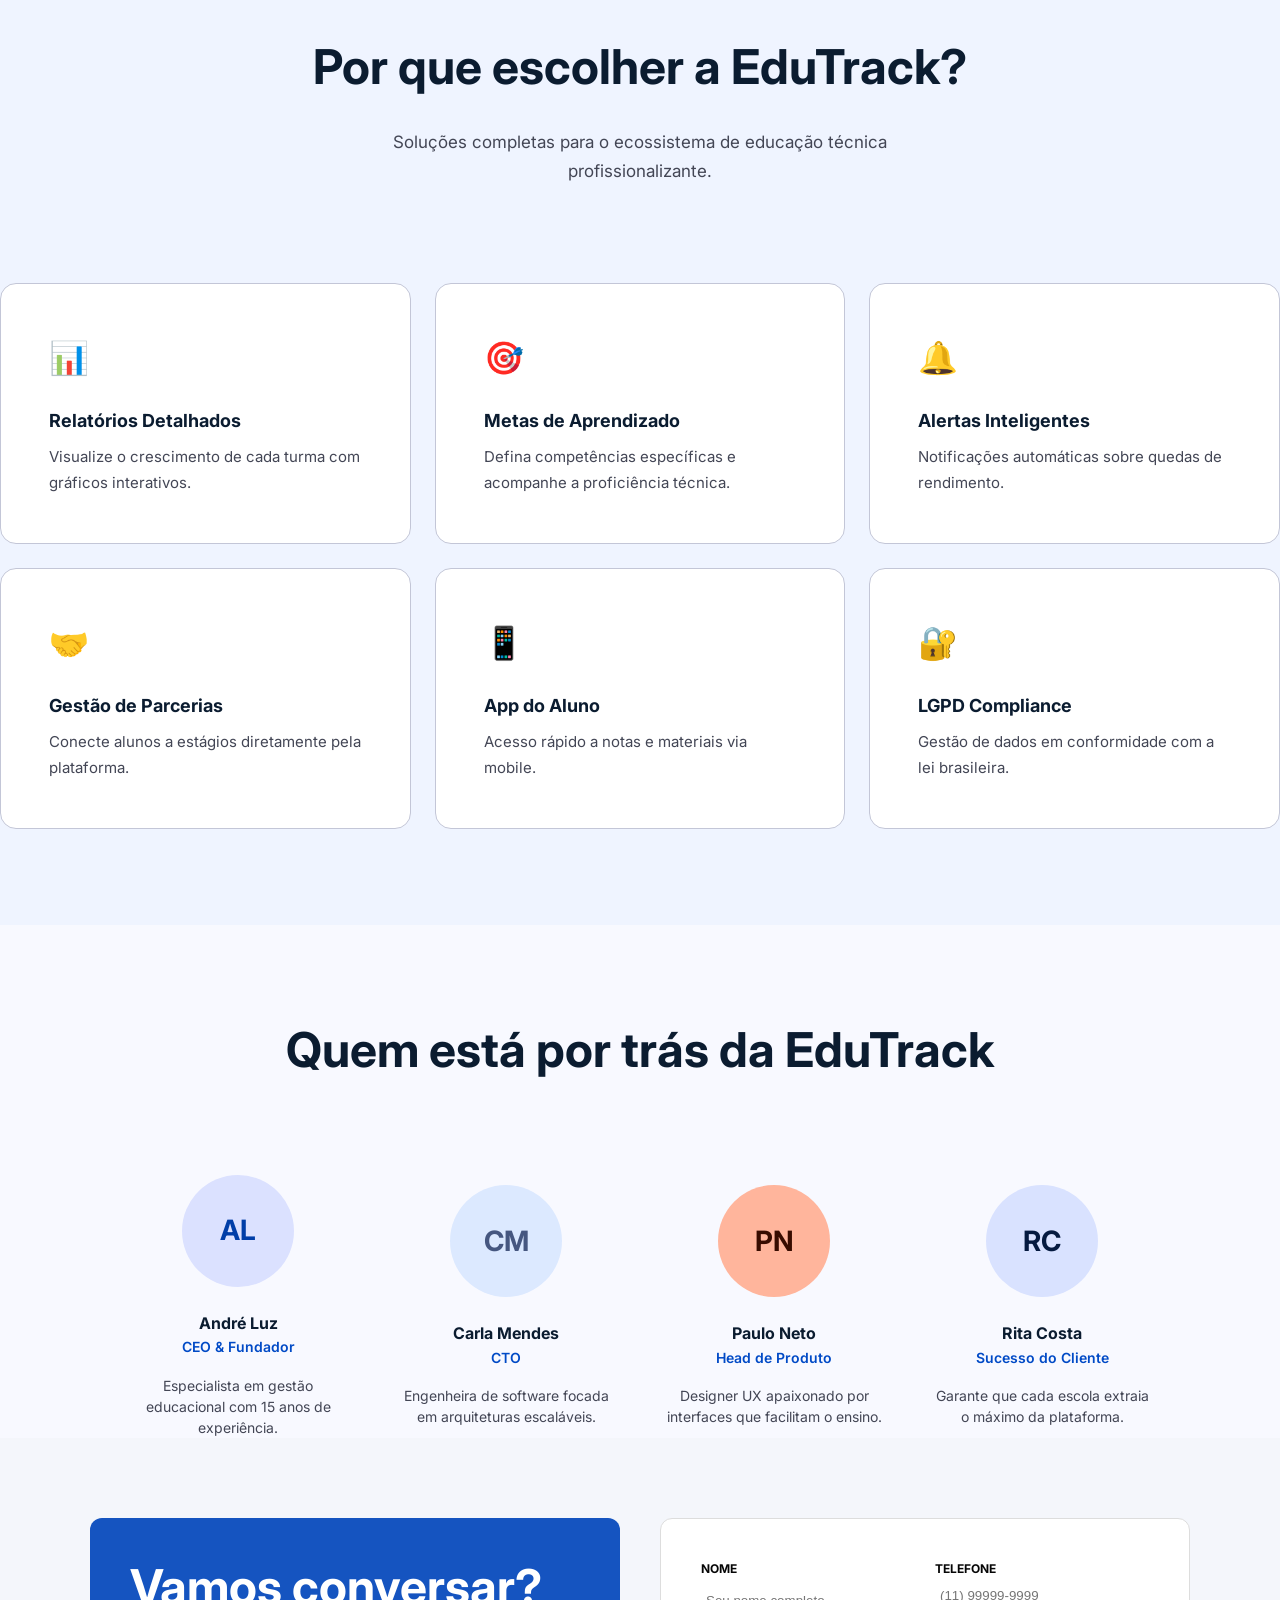
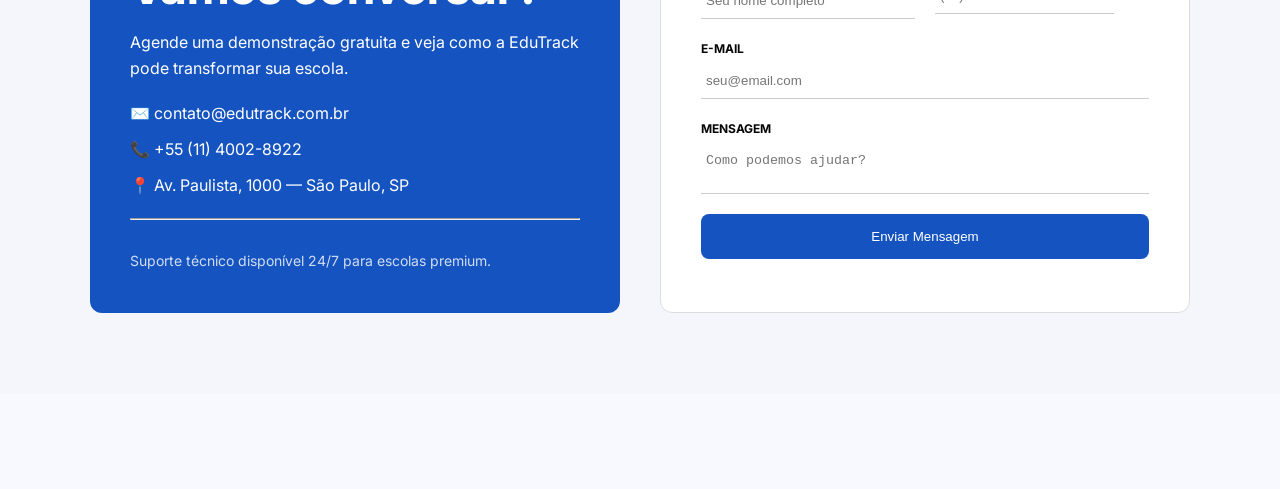
==== commit 37877ca3: "Entrega de atividade solo" ====
--- a/Aula04/landingpage/index.html
+++ b/Aula04/landingpage/index.html
@@ -146,7 +146,7 @@
         <section class="solucoes">
 
             <div class="container">
-
+            
                 <header class="solucoes-header">
                     <h2>Por que escolher a EduTrack?</h2>
                     <p class="solucoes-descricao">Soluções completas para o ecossistema de educação técnica
@@ -241,12 +241,72 @@
                         <p class="membro-descricao">Garante que cada escola extraia o máximo da plataforma.</p>
                    
                     </div>
-                           
-        </section>
-               
-        </div>
-
-    </main>
+
+                    </div> 
+                    
+                    
+                <section class="contato" id="contato">
+<div class="contato__container">
+ 
+        <!-- LADO ESQUERDO (INFO) -->
+<div class="contato__info">
+<h2>Vamos conversar?</h2>
+ 
+            <p>
+                Agende uma demonstração gratuita e veja como a EduTrack
+                pode transformar sua escola.
+</p>
+ 
+            <ul class="contato__lista">
+<li>✉️ contato@edutrack.com.br</li>
+<li>📞 +55 (11) 4002-8922</li>
+<li>📍 Av. Paulista, 1000 — São Paulo, SP</li>
+</ul>
+ 
+            <hr>
+ 
+            <p class="contato__rodape">
+                Suporte técnico disponível 24/7 para escolas premium.
+</p>
+</div>
+ 
+        <!-- LADO DIREITO (FORMULÁRIO) -->
+<div class="contato__form">
+<form>
+ 
+                <div class="form__linha">
+<div class="form__campo">
+<label for="nome"><b>Nome</b></label>
+<input type="text" id="nome" placeholder="Seu nome completo" required>
+</div>
+ 
+                    <div class="form__campo">
+<label for="telefone"><b>Telefone</b><label>
+<input type="tel" id="telefone" placeholder="(11) 99999-9999" required>
+</div>
+</div>
+ 
+                <div class="form__campo">
+<label for="email"><b>E-mail</b></label>
+<input type="email" id="email" placeholder="seu@email.com" required>
+</div>
+ 
+                <div class="form__campo">
+<label for="mensagem"><b>Mensagem</b></label>
+<textarea id="mensagem" placeholder="Como podemos ajudar?" required></textarea>
+</div>
+ 
+                <button type="submit" class="btn-enviar">
+                    Enviar Mensagem
+</button>
+ 
+            </form>
+</div>
+ 
+    </div>
+</section>
+
+</main>
 
 </body>
 
--- a/Aula04/landingpage/style.css
+++ b/Aula04/landingpage/style.css
@@ -211,7 +211,7 @@
     border: none;
     color: var(--cor-branca);
     font-size: 1.07rem;
-    font-weight: 700;
+    font-weight:700;
     padding: 1rem 2rem;
     border-radius: var(--raio-md);
     cursor: pointer; /* Mãozinha aparecendo no botão */
@@ -482,6 +482,108 @@
     line-height: 1.5;
     text-align: center;
 }
+
+.contato {
+    background: #f4f6fb;
+    padding: 80px 20px;
+    display: flex;
+    justify-content: center;
+}
+ 
+.contato__container {
+    display: grid;
+    grid-template-columns: 1fr 1fr;
+    gap: 40px;
+    max-width: 1100px;
+    width: 100%;
+}
+ 
+/* LADO ESQUERDO */
+.contato__info {
+    background: #1554c0;
+    color: white;
+    padding: 40px;
+    border-radius: 12px;
+    text-align: start;
+}
+ 
+.contato__info h2 {
+    margin-bottom: 15px;
+    color: white;
+}
+ 
+.contato__lista {
+    margin: 20px 0;
+    list-style: none;
+}
+ 
+.contato__lista li {
+    margin-bottom: 10px;
+}
+ 
+.contato__rodape {
+    margin-top: 30px;
+    font-size: 14px;
+    opacity: 0.8;
+}
+ 
+/* FORMULÁRIO */
+.contato__form {
+    background: #fff;
+    padding: 40px;
+    border-radius: 12px;
+    border: 1px solid #ddd;
+    text-align: start;
+}
+ 
+.form__linha {
+    display: flex;
+    gap: 20px;
+    align-items: start;
+}
+ 
+.form__campo {
+    display: flex;
+    flex-direction: column;
+    width: 100%;
+    margin-bottom: 20px;
+}
+ 
+.form__campo label {
+    font-size: 12px;
+    margin-bottom: 5px;
+    color: #060606;
+    align-items:flex-start;
+    text-transform: uppercase;
+}
+ 
+.form__campo input,
+.form__campo textarea {
+    border: none;
+    border-bottom: 1px solid #ccc;
+    padding: 10px 5px;
+    outline: none;
+    align-items:flex-start;
+}
+ 
+textarea {
+    resize: none;
+}
+ 
+.btn-enviar {
+    width: 100%;
+    background: #1554c0;
+    color: white;
+    border: none;
+    padding: 15px;
+    border-radius: 8px;
+    cursor: pointer;
+    font: 700;
+}
+ 
+.btn-enviar:hover {
+    background: #0f3f94;
+}
  
 
 
